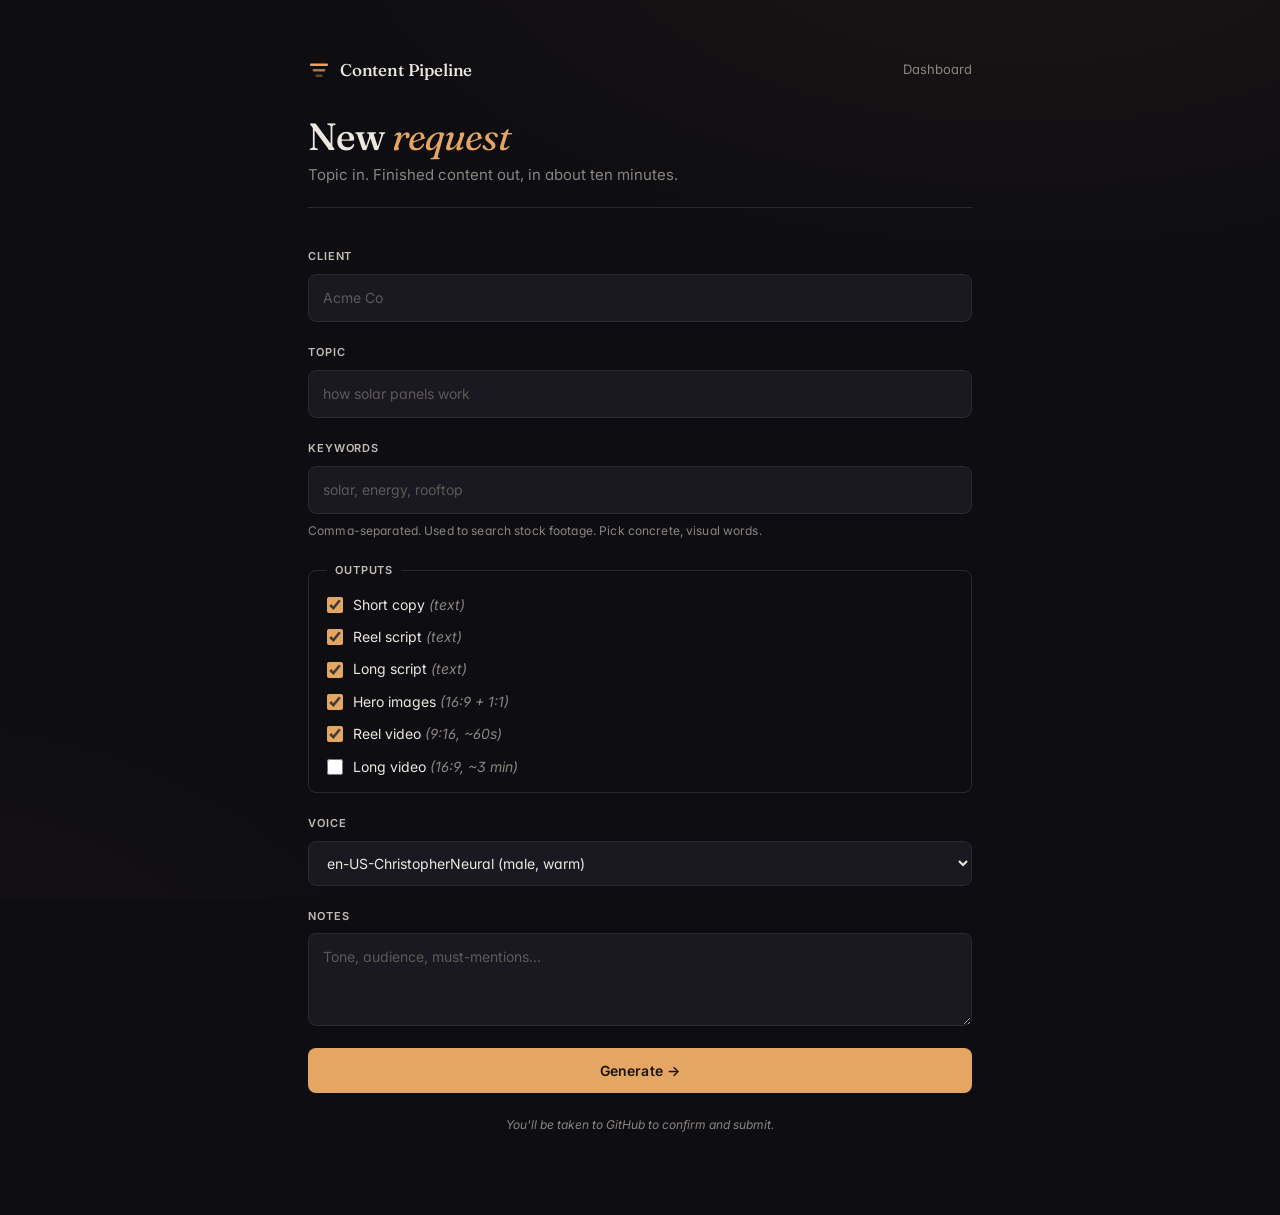
==== docs/index.html @ 60ef3105 "fix: move outputs into docs/ for Pages serving; redesign with serif/amber palette; add per-client fi" ====
<!doctype html>
<html lang="en">
<head>
<meta charset="utf-8">
<meta name="viewport" content="width=device-width,initial-scale=1">
<title>Content Pipeline — New request</title>
<link rel="stylesheet" href="style.css">
</head>
<body>
<div class="wrap">
  <header class="page-head">
    <div class="brand-row">
      <div class="brand">
        <svg width="22" height="22" viewBox="0 0 24 24" fill="none">
          <rect x="2" y="5" width="20" height="2.5" rx="1.25" fill="currentColor"/>
          <rect x="5" y="11" width="14" height="2.5" rx="1.25" fill="currentColor" opacity="0.7"/>
          <rect x="8" y="17" width="8" height="2.5" rx="1.25" fill="currentColor" opacity="0.4"/>
        </svg>
        Content Pipeline
      </div>
      <nav>
        <a href="dashboard.html">Dashboard</a>
      </nav>
    </div>
    <h1>New <em>request</em></h1>
    <p class="sub">Topic in. Finished content out, in about ten minutes.</p>
  </header>

  <main>
    <form id="request-form">
      <label>
        <span>Client</span>
        <input name="client" required placeholder="Acme Co">
      </label>

      <label>
        <span>Topic</span>
        <input name="topic" required placeholder="how solar panels work">
      </label>

      <label>
        <span>Keywords</span>
        <input name="keywords" required placeholder="solar, energy, rooftop">
        <small>Comma-separated. Used to search stock footage. Pick concrete, visual words.</small>
      </label>

      <fieldset>
        <legend>Outputs</legend>
        <label class="check"><input type="checkbox" name="outputs" value="Short copy" checked><span>Short copy <em style="color:var(--muted)">(text)</em></span></label>
        <label class="check"><input type="checkbox" name="outputs" value="Reel script" checked><span>Reel script <em style="color:var(--muted)">(text)</em></span></label>
        <label class="check"><input type="checkbox" name="outputs" value="Long script" checked><span>Long script <em style="color:var(--muted)">(text)</em></span></label>
        <label class="check"><input type="checkbox" name="outputs" value="Hero images" checked><span>Hero images <em style="color:var(--muted)">(16:9 + 1:1)</em></span></label>
        <label class="check"><input type="checkbox" name="outputs" value="Reel video" checked><span>Reel video <em style="color:var(--muted)">(9:16, ~60s)</em></span></label>
        <label class="check"><input type="checkbox" name="outputs" value="Long video"><span>Long video <em style="color:var(--muted)">(16:9, ~3 min)</em></span></label>
      </fieldset>

      <label>
        <span>Voice</span>
        <select name="voice">
          <option>en-US-ChristopherNeural (male, warm)</option>
          <option>en-US-JennyNeural (female, friendly)</option>
          <option>en-US-GuyNeural (male, news)</option>
          <option>en-GB-RyanNeural (male, British)</option>
          <option>en-IN-PrabhatNeural (male, Indian)</option>
          <option>en-IN-NeerjaNeural (female, Indian)</option>
        </select>
      </label>

      <label>
        <span>Notes</span>
        <textarea name="notes" rows="3" placeholder="Tone, audience, must-mentions..."></textarea>
      </label>

      <button type="button" id="generate-btn">Generate &rarr;</button>
      <p class="hint">You'll be taken to GitHub to confirm and submit.</p>
    </form>
  </main>
</div>
<script src="app.js"></script>
</body>
</html>
---- docs/style.css ----
/* =============================================================
   Content Pipeline — design system
   Palette: warm near-black + amber accent + serif/sans pairing
   ============================================================= */

@import url('https://fonts.googleapis.com/css2?family=Fraunces:opsz,wght@9..144,400;9..144,500;9..144,600&family=Inter:wght@400;500;600;700&display=swap');

:root {
  --bg: #0e0d11;
  --bg-2: #14121a;
  --panel: #1a1820;
  --panel-2: #221f29;
  --border: #2c2832;
  --border-strong: #3a3540;
  --text: #ece8e0;
  --text-soft: #c4beb6;
  --muted: #8a857f;
  --muted-dim: #5d5a55;
  --accent: #e5a663;
  --accent-hi: #f4bd7c;
  --accent-soft: rgba(229, 166, 99, 0.12);
  --err: #e88080;
  --err-soft: rgba(232, 128, 128, 0.08);

  --serif: "Fraunces", "Iowan Old Style", Georgia, serif;
  --sans: "Inter", -apple-system, BlinkMacSystemFont, "Segoe UI", system-ui, sans-serif;

  --radius: 14px;
  --radius-sm: 8px;
  --shadow: 0 1px 0 rgba(255,255,255,0.03) inset, 0 8px 24px -16px rgba(0,0,0,0.6);
}

* { box-sizing: border-box; }

html, body {
  background: var(--bg);
  color: var(--text);
}

body {
  margin: 0;
  font-family: var(--sans);
  font-size: 15px;
  line-height: 1.6;
  font-feature-settings: "ss01", "cv11";
  -webkit-font-smoothing: antialiased;
  background:
    radial-gradient(1200px 600px at 80% -10%, rgba(229,166,99,0.06), transparent 60%),
    radial-gradient(900px 500px at -10% 110%, rgba(229,166,99,0.04), transparent 60%),
    var(--bg);
  background-attachment: fixed;
  min-height: 100vh;
}

a { color: var(--accent); text-decoration: none; }
a:hover { color: var(--accent-hi); }

.wrap {
  max-width: 720px;
  margin: 0 auto;
  padding: 56px 28px 80px;
}
.wrap.wide { max-width: 1140px; }

/* ----- brand header ----- */
.brand {
  display: flex;
  align-items: center;
  gap: 10px;
  font-family: var(--serif);
  font-weight: 500;
  font-size: 17px;
  letter-spacing: -0.01em;
  color: var(--text);
}
.brand svg {
  color: var(--accent);
  flex-shrink: 0;
}
.brand em {
  color: var(--muted);
  font-style: italic;
  font-weight: 400;
}

header.page-head {
  margin-bottom: 40px;
  padding-bottom: 20px;
  border-bottom: 1px solid var(--border);
  display: flex;
  flex-direction: column;
  gap: 6px;
}
header.page-head .brand-row {
  display: flex;
  justify-content: space-between;
  align-items: center;
  margin-bottom: 28px;
}
header.page-head .brand-row nav {
  display: flex;
  gap: 18px;
  font-size: 13px;
}
header.page-head .brand-row nav a {
  color: var(--muted);
}
header.page-head .brand-row nav a:hover { color: var(--text); }

header.page-head h1 {
  font-family: var(--serif);
  font-weight: 500;
  font-size: 38px;
  line-height: 1.05;
  letter-spacing: -0.025em;
  margin: 0;
  color: var(--text);
}
header.page-head h1 em {
  font-style: italic;
  color: var(--accent);
  font-weight: 400;
}
header.page-head .sub {
  color: var(--muted);
  margin: 0;
  font-size: 15px;
}
header.page-head .filter-pill {
  display: inline-flex;
  align-items: center;
  gap: 6px;
  margin-top: 8px;
  padding: 4px 12px;
  font-size: 12px;
  background: var(--accent-soft);
  color: var(--accent);
  border-radius: 999px;
  width: fit-content;
}
header.page-head .filter-pill a {
  color: var(--muted);
  font-size: 11px;
}

/* ----- form ----- */
form {
  display: flex;
  flex-direction: column;
  gap: 22px;
}

label {
  display: flex;
  flex-direction: column;
  gap: 8px;
  font-size: 13px;
  letter-spacing: 0.01em;
}
label > span {
  font-weight: 600;
  color: var(--text-soft);
  text-transform: uppercase;
  font-size: 11px;
  letter-spacing: 0.08em;
}
label small { color: var(--muted); font-size: 12px; line-height: 1.5; }

input[type=text], input:not([type]), select, textarea {
  background: var(--panel);
  color: var(--text);
  border: 1px solid var(--border);
  border-radius: var(--radius-sm);
  padding: 12px 14px;
  font: inherit;
  font-size: 14px;
  transition: border-color .15s, background .15s;
}
input::placeholder, textarea::placeholder { color: var(--muted-dim); }
input:focus, select:focus, textarea:focus {
  outline: none;
  border-color: var(--accent);
  background: var(--panel-2);
}

fieldset {
  border: 1px solid var(--border);
  border-radius: var(--radius-sm);
  padding: 14px 18px;
  display: flex;
  flex-direction: column;
  gap: 10px;
  margin: 0;
}
fieldset legend {
  padding: 0 8px;
  color: var(--text-soft);
  font-size: 11px;
  text-transform: uppercase;
  letter-spacing: 0.08em;
  font-weight: 600;
}
.check {
  flex-direction: row;
  align-items: center;
  gap: 10px;
  cursor: pointer;
  text-transform: none;
}
.check span { text-transform: none; font-weight: 400; color: var(--text); font-size: 14px; letter-spacing: 0; }
.check input { margin: 0; accent-color: var(--accent); width: 16px; height: 16px; }

button {
  background: var(--accent);
  color: #1a120a;
  border: 0;
  padding: 14px 18px;
  border-radius: var(--radius-sm);
  font-family: var(--sans);
  font-size: 14px;
  font-weight: 600;
  letter-spacing: 0.01em;
  cursor: pointer;
  transition: background .15s, transform .05s;
}
button:hover { background: var(--accent-hi); }
button:active { transform: translateY(1px); }

.hint { color: var(--muted); font-size: 12px; margin: 0; text-align: center; font-style: italic; }

main { margin-top: 8px; }

/* ----- dashboard cards ----- */
.grid {
  display: grid;
  grid-template-columns: repeat(auto-fill, minmax(290px, 1fr));
  gap: 20px;
}

.card {
  display: flex;
  flex-direction: column;
  background: var(--panel);
  border: 1px solid var(--border);
  border-radius: var(--radius);
  overflow: hidden;
  text-decoration: none;
  color: inherit;
  box-shadow: var(--shadow);
  transition: border-color .2s, transform .2s, box-shadow .2s;
}
.card:hover {
  border-color: var(--border-strong);
  transform: translateY(-3px);
  box-shadow: 0 1px 0 rgba(255,255,255,0.05) inset, 0 16px 36px -20px rgba(0,0,0,0.7);
}

.thumb {
  width: 100%;
  aspect-ratio: 1 / 1;
  object-fit: cover;
  display: block;
  background: var(--panel-2);
}
.thumb-empty {
  display: flex; align-items: center; justify-content: center;
  color: var(--muted-dim);
  font-size: 13px;
  font-family: var(--serif);
  font-style: italic;
}

.card-body {
  padding: 18px 20px 20px;
  display: flex;
  flex-direction: column;
  gap: 10px;
}
.card-head {
  display: flex; justify-content: space-between; align-items: flex-start; gap: 10px;
}
.card-head h2 {
  margin: 0;
  font-family: var(--serif);
  font-size: 19px;
  font-weight: 500;
  line-height: 1.25;
  letter-spacing: -0.015em;
  color: var(--text);
  overflow: hidden;
  display: -webkit-box;
  -webkit-line-clamp: 2;
  -webkit-box-orient: vertical;
}

.card-meta {
  color: var(--muted);
  font-size: 12px;
  display: flex;
  gap: 8px;
  flex-wrap: wrap;
}
.card-meta .client {
  color: var(--text-soft);
  font-weight: 500;
}
.card-meta .dot { color: var(--muted-dim); }

.card-tags { display: flex; flex-wrap: wrap; gap: 6px; margin-top: 4px; }
.tag {
  background: var(--bg-2);
  border: 1px solid var(--border);
  color: var(--muted);
  border-radius: 4px;
  padding: 3px 9px;
  font-size: 11px;
  font-weight: 500;
  letter-spacing: 0.02em;
  text-transform: lowercase;
}
.badge {
  font-size: 11px;
  padding: 2px 8px;
  border-radius: 4px;
  font-weight: 500;
  flex-shrink: 0;
  white-space: nowrap;
}
.badge-err { background: var(--err-soft); color: var(--err); border: 1px solid rgba(232,128,128,0.15); }

.empty {
  color: var(--muted);
  text-align: center;
  padding: 80px 20px;
  font-family: var(--serif);
  font-style: italic;
  font-size: 15px;
}

/* ----- view (detail) page ----- */
.vsec {
  background: var(--panel);
  border: 1px solid var(--border);
  border-radius: var(--radius);
  padding: 26px 28px;
  margin-bottom: 18px;
  box-shadow: var(--shadow);
}
.vsec h2 {
  margin: 0 0 18px;
  font-family: var(--sans);
  font-size: 11px;
  font-weight: 600;
  text-transform: uppercase;
  letter-spacing: 0.12em;
  color: var(--muted);
}

.vplayer { display: flex; flex-direction: column; gap: 10px; }
.vplayer video {
  width: 100%;
  max-height: 70vh;
  background: #000;
  border-radius: var(--radius-sm);
  display: block;
}
.vplayer-foot {
  display: flex; justify-content: space-between; align-items: center;
  font-size: 13px; color: var(--muted);
}

.vimages {
  display: grid;
  grid-template-columns: repeat(auto-fit, minmax(260px, 1fr));
  gap: 16px;
}
.vimages figure { margin: 0; }
.vimages img {
  width: 100%;
  display: block;
  border-radius: var(--radius-sm);
  background: var(--panel-2);
  border: 1px solid var(--border);
}
.vimages figcaption {
  display: flex;
  justify-content: space-between;
  align-items: center;
  font-size: 12px;
  color: var(--muted);
  margin-top: 8px;
  text-transform: lowercase;
  letter-spacing: 0.02em;
}

.vtext { margin-bottom: 14px; }
.vtext:last-child { margin-bottom: 0; }
.vtext-head {
  display: flex;
  justify-content: space-between;
  align-items: center;
  margin-bottom: 8px;
  font-size: 11px;
  color: var(--muted);
  text-transform: uppercase;
  letter-spacing: 0.1em;
  font-weight: 600;
}
.vtext-actions { display: flex; gap: 6px; }
.vtext pre {
  background: var(--bg-2);
  border: 1px solid var(--border);
  border-radius: var(--radius-sm);
  padding: 18px 20px;
  margin: 0;
  white-space: pre-wrap;
  word-wrap: break-word;
  font-family: var(--serif);
  font-weight: 400;
  font-size: 16px;
  line-height: 1.65;
  color: var(--text-soft);
}
.errblock {
  color: var(--err);
  background: var(--err-soft);
  border: 1px solid rgba(232,128,128,0.2);
  border-radius: var(--radius-sm);
  padding: 14px 16px;
  margin: 0;
  font-size: 13px;
  font-family: ui-monospace, "SF Mono", Menlo, monospace;
  white-space: pre-wrap;
}

.btn {
  background: transparent;
  color: var(--accent);
  border: 1px solid var(--border-strong);
  border-radius: 6px;
  padding: 6px 12px;
  font-family: var(--sans);
  font-size: 12px;
  font-weight: 500;
  text-decoration: none;
  cursor: pointer;
  letter-spacing: 0.02em;
  transition: border-color .15s, background .15s;
}
.btn:hover { border-color: var(--accent); background: var(--accent-soft); color: var(--accent-hi); }
.btn-sm { padding: 4px 10px; font-size: 11px; }
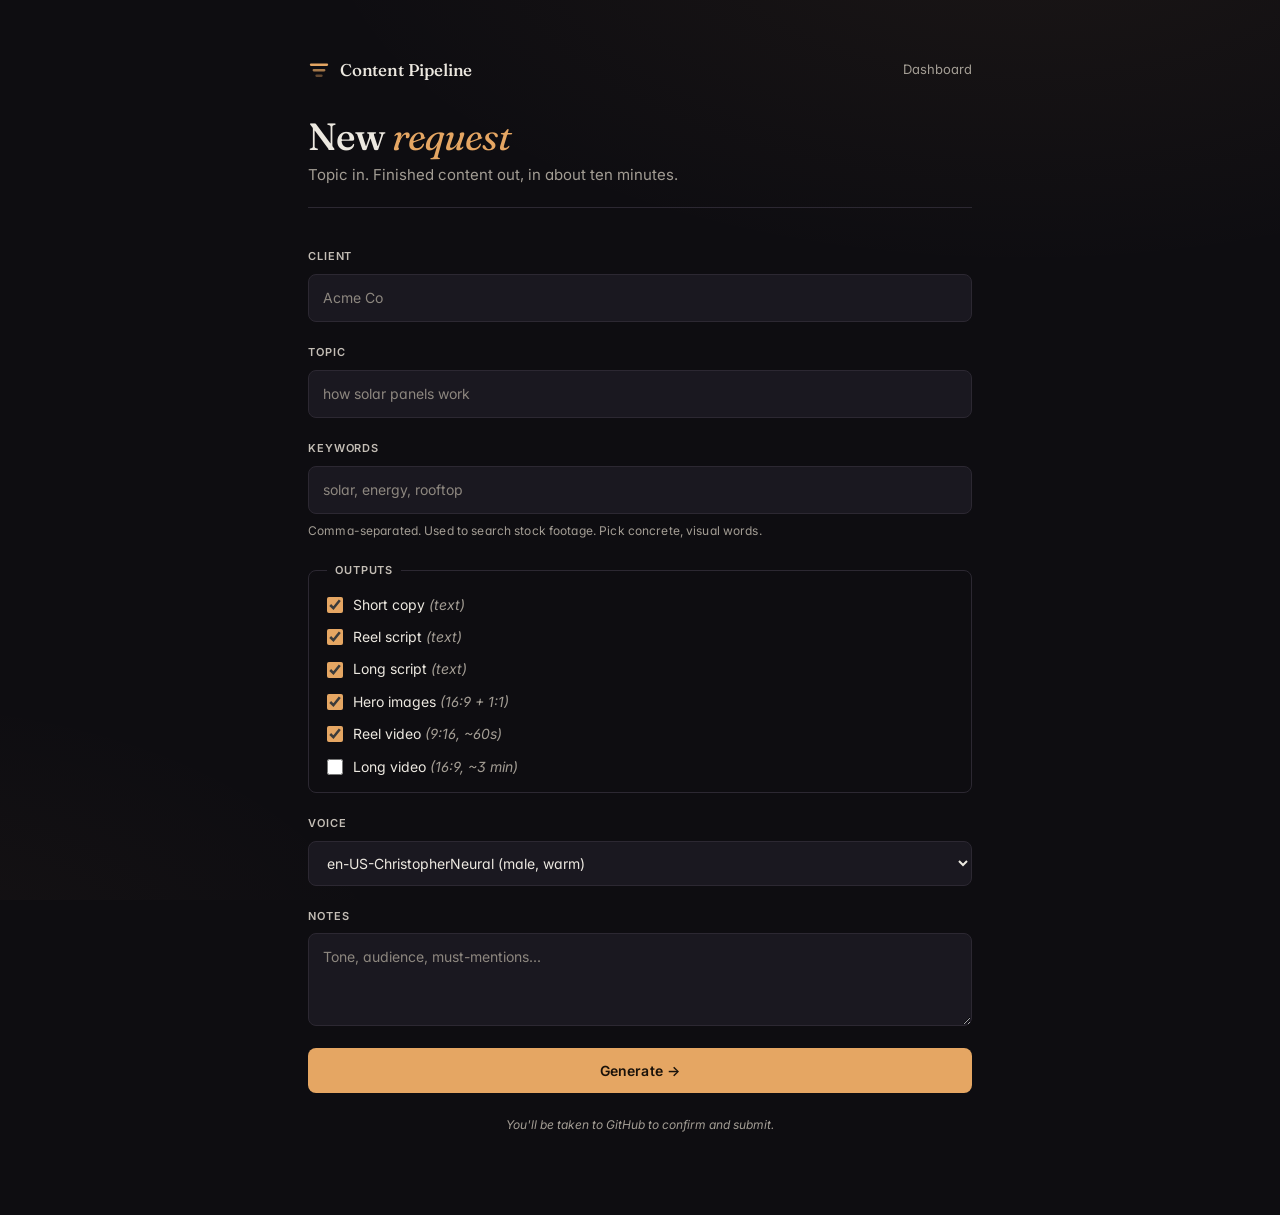
==== commit 9894123f: "fix(a11y): bump muted text contrast to pass WCAG AA (4.94-7.2:1)" ====
--- a/docs/index.html
+++ b/docs/index.html
@@ -4,7 +4,7 @@
 <meta charset="utf-8">
 <meta name="viewport" content="width=device-width,initial-scale=1">
 <title>Content Pipeline — New request</title>
-<link rel="stylesheet" href="style.css">
+<link rel="stylesheet" href="style.css?v=3">
 </head>
 <body>
 <div class="wrap">
@@ -76,6 +76,6 @@
     </form>
   </main>
 </div>
-<script src="app.js"></script>
+<script src="app.js?v=3"></script>
 </body>
 </html>
--- a/docs/style.css
+++ b/docs/style.css
@@ -14,8 +14,8 @@
   --border-strong: #3a3540;
   --text: #ece8e0;
   --text-soft: #c4beb6;
-  --muted: #8a857f;
-  --muted-dim: #5d5a55;
+  --muted: #a39d94;
+  --muted-dim: #8d877f;
   --accent: #e5a663;
   --accent-hi: #f4bd7c;
   --accent-soft: rgba(229, 166, 99, 0.12);
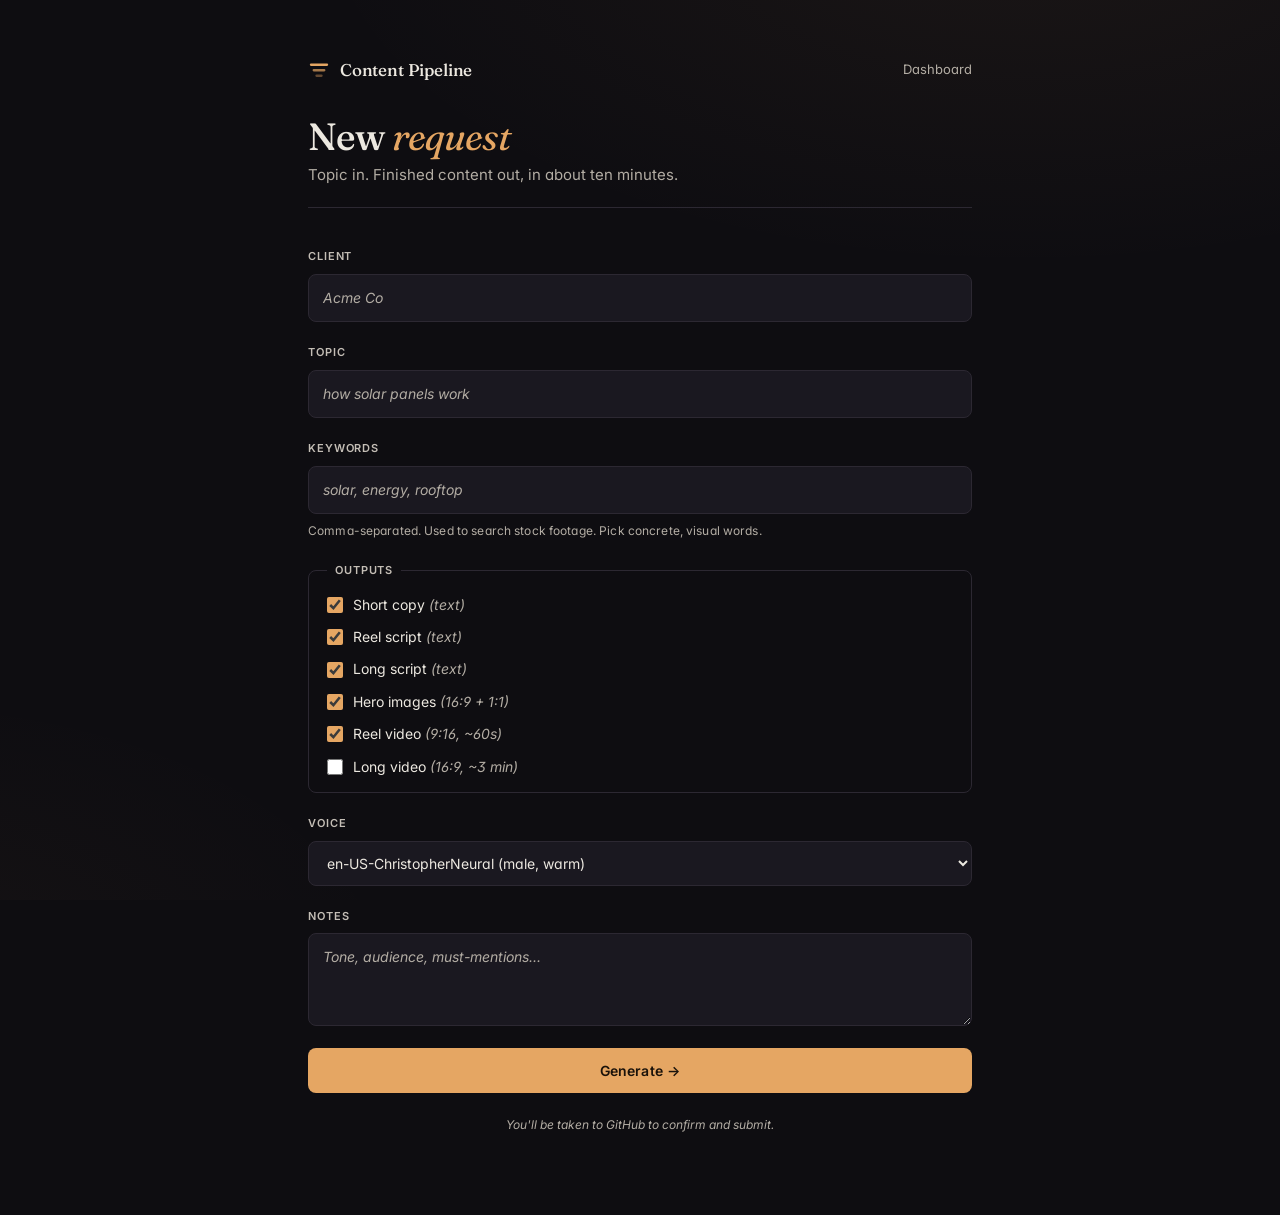
==== commit a9795fab: "fix(a11y): all text now passes WCAG AAA (>=7:1)" ====
--- a/docs/index.html
+++ b/docs/index.html
@@ -4,7 +4,7 @@
 <meta charset="utf-8">
 <meta name="viewport" content="width=device-width,initial-scale=1">
 <title>Content Pipeline — New request</title>
-<link rel="stylesheet" href="style.css?v=3">
+<link rel="stylesheet" href="style.css?v=4">
 </head>
 <body>
 <div class="wrap">
@@ -76,6 +76,6 @@
     </form>
   </main>
 </div>
-<script src="app.js?v=3"></script>
+<script src="app.js?v=4"></script>
 </body>
 </html>
--- a/docs/style.css
+++ b/docs/style.css
@@ -14,12 +14,12 @@
   --border-strong: #3a3540;
   --text: #ece8e0;
   --text-soft: #c4beb6;
-  --muted: #a39d94;
-  --muted-dim: #8d877f;
+  --muted: #b3ada4;
+  --muted-dim: #b3ada4;
   --accent: #e5a663;
   --accent-hi: #f4bd7c;
   --accent-soft: rgba(229, 166, 99, 0.12);
-  --err: #e88080;
+  --err: #f0a0a0;
   --err-soft: rgba(232, 128, 128, 0.08);
 
   --serif: "Fraunces", "Iowan Old Style", Georgia, serif;
@@ -176,7 +176,7 @@
   font-size: 14px;
   transition: border-color .15s, background .15s;
 }
-input::placeholder, textarea::placeholder { color: var(--muted-dim); }
+input::placeholder, textarea::placeholder { color: var(--muted-dim); font-style: italic; }
 input:focus, select:focus, textarea:focus {
   outline: none;
   border-color: var(--accent);
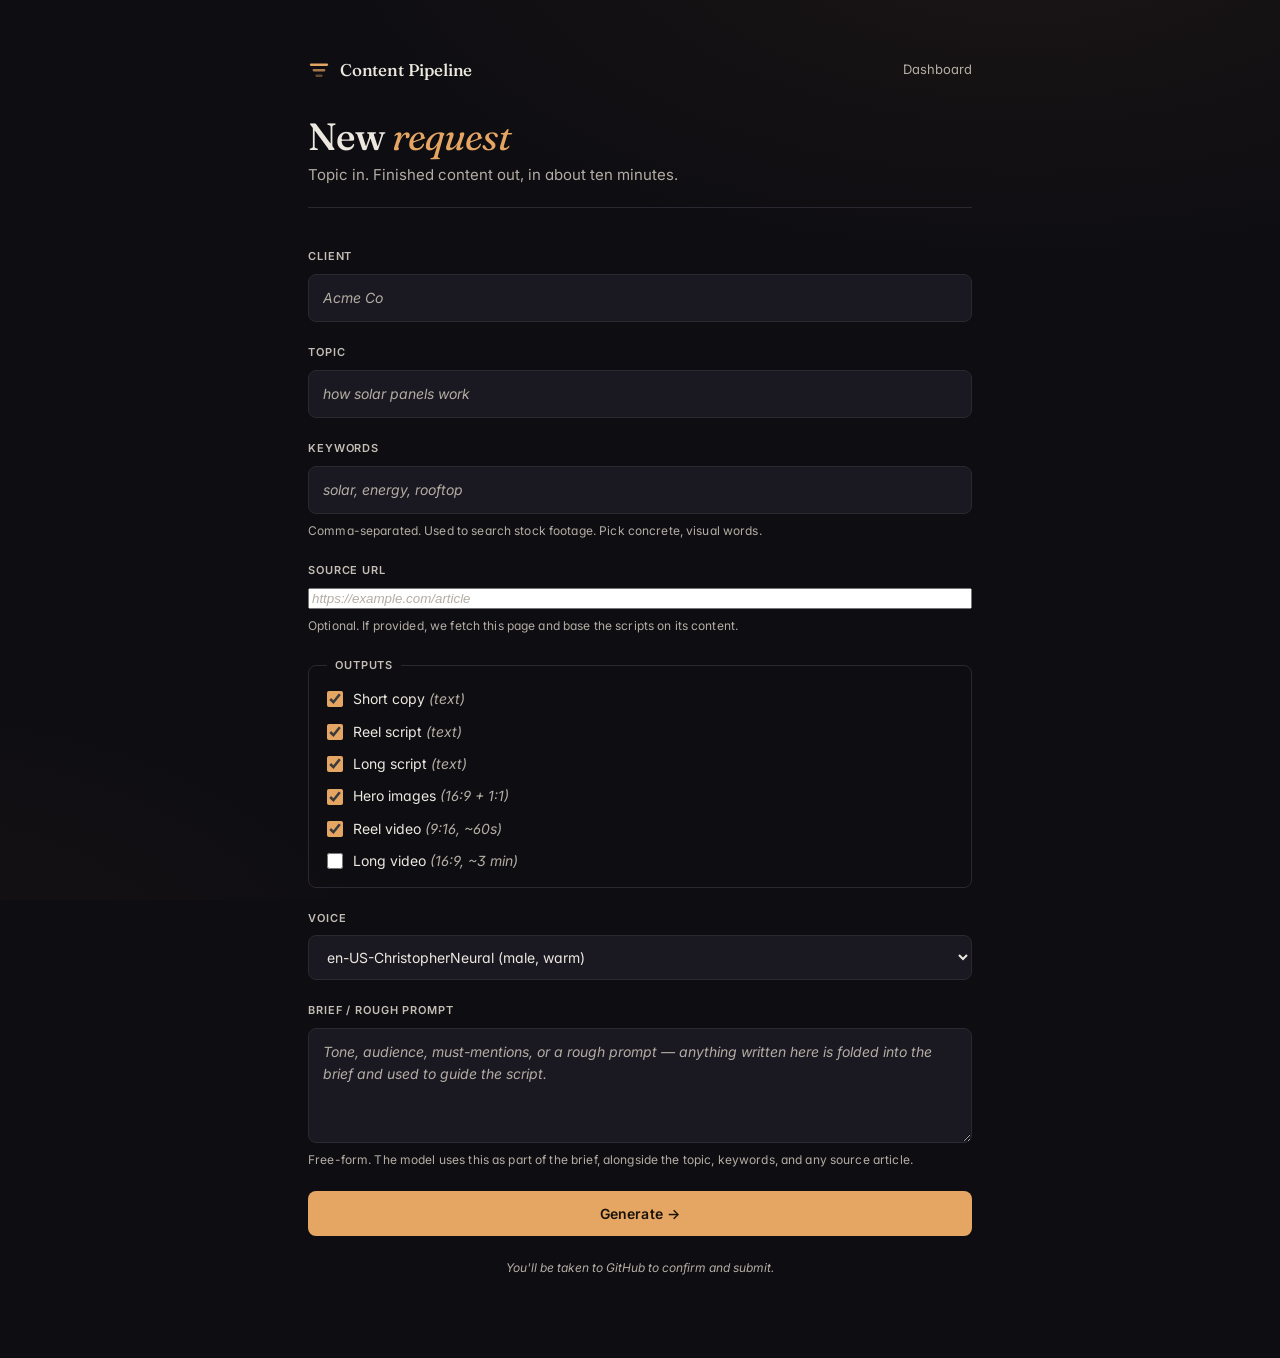
==== commit c966fb9c: "feat: source URL + richer brief — fetch page content via trafilatura, surface in prompt and artifact" ====
--- a/docs/index.html
+++ b/docs/index.html
@@ -4,7 +4,7 @@
 <meta charset="utf-8">
 <meta name="viewport" content="width=device-width,initial-scale=1">
 <title>Content Pipeline — New request</title>
-<link rel="stylesheet" href="style.css?v=4">
+<link rel="stylesheet" href="style.css?v=5">
 </head>
 <body>
 <div class="wrap">
@@ -44,6 +44,12 @@
         <small>Comma-separated. Used to search stock footage. Pick concrete, visual words.</small>
       </label>
 
+      <label>
+        <span>Source URL</span>
+        <input name="source_url" type="url" placeholder="https://example.com/article">
+        <small>Optional. If provided, we fetch this page and base the scripts on its content.</small>
+      </label>
+
       <fieldset>
         <legend>Outputs</legend>
         <label class="check"><input type="checkbox" name="outputs" value="Short copy" checked><span>Short copy <em style="color:var(--muted)">(text)</em></span></label>
@@ -67,8 +73,9 @@
       </label>
 
       <label>
-        <span>Notes</span>
-        <textarea name="notes" rows="3" placeholder="Tone, audience, must-mentions..."></textarea>
+        <span>Brief / rough prompt</span>
+        <textarea name="notes" rows="4" placeholder="Tone, audience, must-mentions, or a rough prompt — anything written here is folded into the brief and used to guide the script."></textarea>
+        <small>Free-form. The model uses this as part of the brief, alongside the topic, keywords, and any source article.</small>
       </label>
 
       <button type="button" id="generate-btn">Generate &rarr;</button>
@@ -76,6 +83,6 @@
     </form>
   </main>
 </div>
-<script src="app.js?v=4"></script>
+<script src="app.js?v=5"></script>
 </body>
 </html>
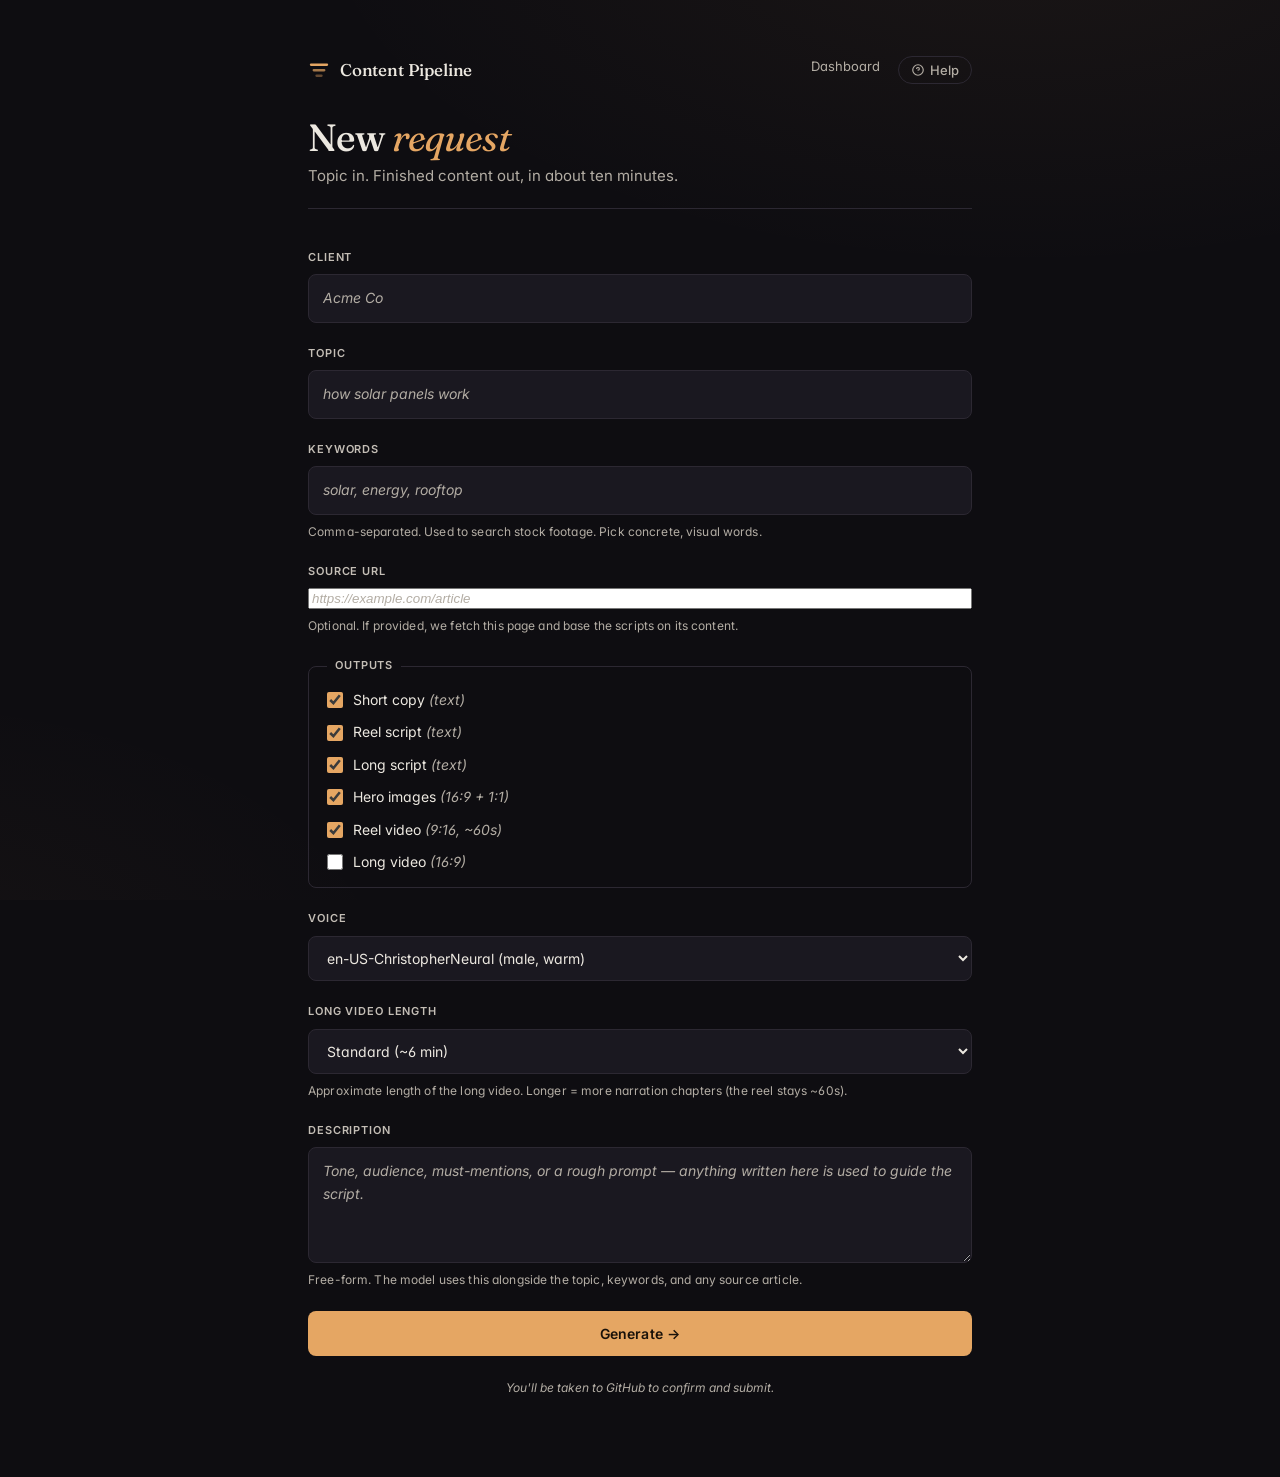
==== commit 603ced23: "feat(web): help modal, Description rename, per-request video length Help button opens an accessible " ====
--- a/docs/index.html
+++ b/docs/index.html
@@ -4,7 +4,7 @@
 <meta charset="utf-8">
 <meta name="viewport" content="width=device-width,initial-scale=1">
 <title>Content Pipeline — New request</title>
-<link rel="stylesheet" href="style.css?v=5">
+<link rel="stylesheet" href="style.css?v=7">
 </head>
 <body>
 <div class="wrap">
@@ -20,6 +20,14 @@
       </div>
       <nav>
         <a href="dashboard.html">Dashboard</a>
+        <button type="button" id="help-btn" class="help-link" aria-haspopup="dialog" aria-controls="help-modal">
+          <svg width="14" height="14" viewBox="0 0 24 24" fill="none" stroke="currentColor" stroke-width="2" aria-hidden="true">
+            <circle cx="12" cy="12" r="9"/>
+            <path d="M9.6 9.4a2.4 2.4 0 0 1 4.7.7c0 1.6-2.3 2.2-2.3 2.2" stroke-linecap="round"/>
+            <circle cx="12" cy="16.4" r="0.5" fill="currentColor" stroke="none"/>
+          </svg>
+          Help
+        </button>
       </nav>
     </div>
     <h1>New <em>request</em></h1>
@@ -57,7 +65,7 @@
         <label class="check"><input type="checkbox" name="outputs" value="Long script" checked><span>Long script <em style="color:var(--muted)">(text)</em></span></label>
         <label class="check"><input type="checkbox" name="outputs" value="Hero images" checked><span>Hero images <em style="color:var(--muted)">(16:9 + 1:1)</em></span></label>
         <label class="check"><input type="checkbox" name="outputs" value="Reel video" checked><span>Reel video <em style="color:var(--muted)">(9:16, ~60s)</em></span></label>
-        <label class="check"><input type="checkbox" name="outputs" value="Long video"><span>Long video <em style="color:var(--muted)">(16:9, ~3 min)</em></span></label>
+        <label class="check"><input type="checkbox" name="outputs" value="Long video"><span>Long video <em style="color:var(--muted)">(16:9)</em></span></label>
       </fieldset>
 
       <label>
@@ -73,9 +81,20 @@
       </label>
 
       <label>
-        <span>Brief / rough prompt</span>
-        <textarea name="notes" rows="4" placeholder="Tone, audience, must-mentions, or a rough prompt — anything written here is folded into the brief and used to guide the script."></textarea>
-        <small>Free-form. The model uses this as part of the brief, alongside the topic, keywords, and any source article.</small>
+        <span>Long video length</span>
+        <select name="length">
+          <option>Short (~3 min)</option>
+          <option selected>Standard (~6 min)</option>
+          <option>Long (~10 min)</option>
+          <option>Extra long (~15 min)</option>
+        </select>
+        <small>Approximate length of the long video. Longer = more narration chapters (the reel stays ~60s).</small>
+      </label>
+
+      <label>
+        <span>Description</span>
+        <textarea name="notes" rows="4" placeholder="Tone, audience, must-mentions, or a rough prompt — anything written here is used to guide the script."></textarea>
+        <small>Free-form. The model uses this alongside the topic, keywords, and any source article.</small>
       </label>
 
       <button type="button" id="generate-btn">Generate &rarr;</button>
@@ -83,6 +102,47 @@
     </form>
   </main>
 </div>
-<script src="app.js?v=5"></script>
+
+<!-- Help modal -->
+<div id="help-modal" class="modal-backdrop" hidden>
+  <div class="modal" role="dialog" aria-modal="true" aria-labelledby="help-title">
+    <div class="modal-head">
+      <h2 id="help-title">How to fill this in</h2>
+      <button type="button" class="modal-close" id="help-close" aria-label="Close help">&times;</button>
+    </div>
+    <div class="modal-body">
+      <p class="help-intro">A few seconds of detail here makes the generated content much better. Here's what each field is for.</p>
+      <dl class="help-list">
+        <dt>Client</dt>
+        <dd>Who the content is for. Used to label and filter work on the dashboard. <em>e.g. Acme Co</em></dd>
+
+        <dt>Topic</dt>
+        <dd>The one subject of the content, in plain words. It becomes the title and the spine of every script, so keep it to a single clear idea. <em>e.g. how solar panels work</em></dd>
+
+        <dt>Keywords</dt>
+        <dd>Comma-separated, concrete <strong>visual</strong> words. They're used to search stock footage, so prefer things a camera can show — objects, places, people, actions.
+          <span class="good">Good: solar panel, rooftop, sunrise, technician</span>
+          <span class="bad">Avoid: efficiency, savings, the future</span></dd>
+
+        <dt>Source URL <span class="opt">optional</span></dt>
+        <dd>A link to an article the scripts should be based on. If you add one, we fetch the page and use its main text as the factual source, so the script won't make things up. Leave it blank to let the model write from the topic alone. <em>e.g. https://example.com/solar-guide</em></dd>
+
+        <dt>Outputs</dt>
+        <dd>Tick the deliverables you want — any combination. Text pieces are quick; the videos take longer to render.</dd>
+
+        <dt>Voice</dt>
+        <dd>The narration voice used for the reel and long video. Each option notes its accent and tone.</dd>
+
+        <dt>Long video length</dt>
+        <dd>Roughly how long the long video should run. It sets how many narration chapters the script has (about one minute each), so a longer pick means a longer video. The reel always stays ~60s. <em>Longer videos take more time to render.</em></dd>
+
+        <dt>Description <span class="opt">optional</span></dt>
+        <dd>Anything else that should steer the writing: tone, target audience, must-mention points, or a rough draft. It's sent to the model alongside the topic and source article. <em>e.g. casual tone, target homeowners, mention government rebates</em></dd>
+      </dl>
+    </div>
+  </div>
+</div>
+
+<script src="app.js?v=7"></script>
 </body>
 </html>
--- a/docs/style.css
+++ b/docs/style.css
@@ -449,3 +449,119 @@
 }
 .btn:hover { border-color: var(--accent); background: var(--accent-soft); color: var(--accent-hi); }
 .btn-sm { padding: 4px 10px; font-size: 11px; }
+
+/* ----- help button (nav) ----- */
+.help-link {
+  display: inline-flex;
+  align-items: center;
+  gap: 5px;
+  background: transparent;
+  color: var(--muted);
+  border: 1px solid var(--border);
+  border-radius: 999px;
+  padding: 5px 12px;
+  font-family: var(--sans);
+  font-size: 13px;
+  font-weight: 500;
+  letter-spacing: 0;
+  cursor: pointer;
+  transition: border-color .15s, background .15s, color .15s;
+}
+.help-link svg { flex-shrink: 0; }
+.help-link:hover { background: var(--accent-soft); border-color: var(--accent); color: var(--accent); }
+
+/* ----- modal ----- */
+.modal-backdrop {
+  position: fixed;
+  inset: 0;
+  z-index: 100;
+  display: flex;
+  align-items: center;
+  justify-content: center;
+  padding: 24px;
+  background: rgba(8, 7, 10, 0.66);
+  backdrop-filter: blur(3px);
+  animation: modal-fade .15s ease-out;
+}
+.modal-backdrop[hidden] { display: none; }
+body.modal-open { overflow: hidden; }
+
+.modal {
+  display: flex;
+  flex-direction: column;
+  width: 100%;
+  max-width: 560px;
+  max-height: 85vh;
+  background: var(--panel);
+  border: 1px solid var(--border-strong);
+  border-radius: var(--radius);
+  box-shadow: 0 1px 0 rgba(255,255,255,0.04) inset, 0 24px 60px -24px rgba(0,0,0,0.8);
+  animation: modal-rise .18s ease-out;
+}
+@keyframes modal-fade { from { opacity: 0; } to { opacity: 1; } }
+@keyframes modal-rise { from { opacity: 0; transform: translateY(8px); } to { opacity: 1; transform: none; } }
+
+.modal-head {
+  display: flex;
+  align-items: center;
+  justify-content: space-between;
+  gap: 16px;
+  padding: 20px 24px;
+  border-bottom: 1px solid var(--border);
+}
+.modal-head h2 {
+  margin: 0;
+  font-family: var(--serif);
+  font-weight: 500;
+  font-size: 22px;
+  letter-spacing: -0.02em;
+  color: var(--text);
+}
+.modal-close {
+  width: auto;
+  background: transparent;
+  color: var(--muted);
+  border: 0;
+  border-radius: var(--radius-sm);
+  padding: 2px 9px;
+  font-size: 26px;
+  line-height: 1;
+  cursor: pointer;
+}
+.modal-close:hover { background: var(--panel-2); color: var(--text); }
+.modal-close:focus-visible { outline: 2px solid var(--accent); outline-offset: 2px; }
+
+.modal-body { padding: 18px 24px 24px; overflow-y: auto; }
+.help-intro { margin: 0 0 4px; color: var(--muted); font-size: 13.5px; line-height: 1.6; }
+
+.help-list { margin: 0; }
+.help-list dt {
+  margin-top: 18px;
+  font-weight: 600;
+  font-size: 14px;
+  color: var(--text);
+  letter-spacing: 0.01em;
+}
+.help-list dd {
+  margin: 6px 0 0;
+  color: var(--text-soft);
+  font-size: 13.5px;
+  line-height: 1.6;
+}
+.help-list dd em { color: var(--muted); font-style: italic; }
+.help-list dd strong { color: var(--text); font-weight: 600; }
+.help-list .good, .help-list .bad { display: block; margin-top: 4px; font-size: 12.5px; }
+.help-list .good { color: #9fd0a0; }
+.help-list .bad { color: var(--err); }
+.help-list .opt {
+  margin-left: 6px;
+  padding: 1px 7px;
+  font-size: 10px;
+  font-weight: 500;
+  text-transform: uppercase;
+  letter-spacing: 0.08em;
+  color: var(--muted);
+  border: 1px solid var(--border);
+  border-radius: 999px;
+  vertical-align: middle;
+}
